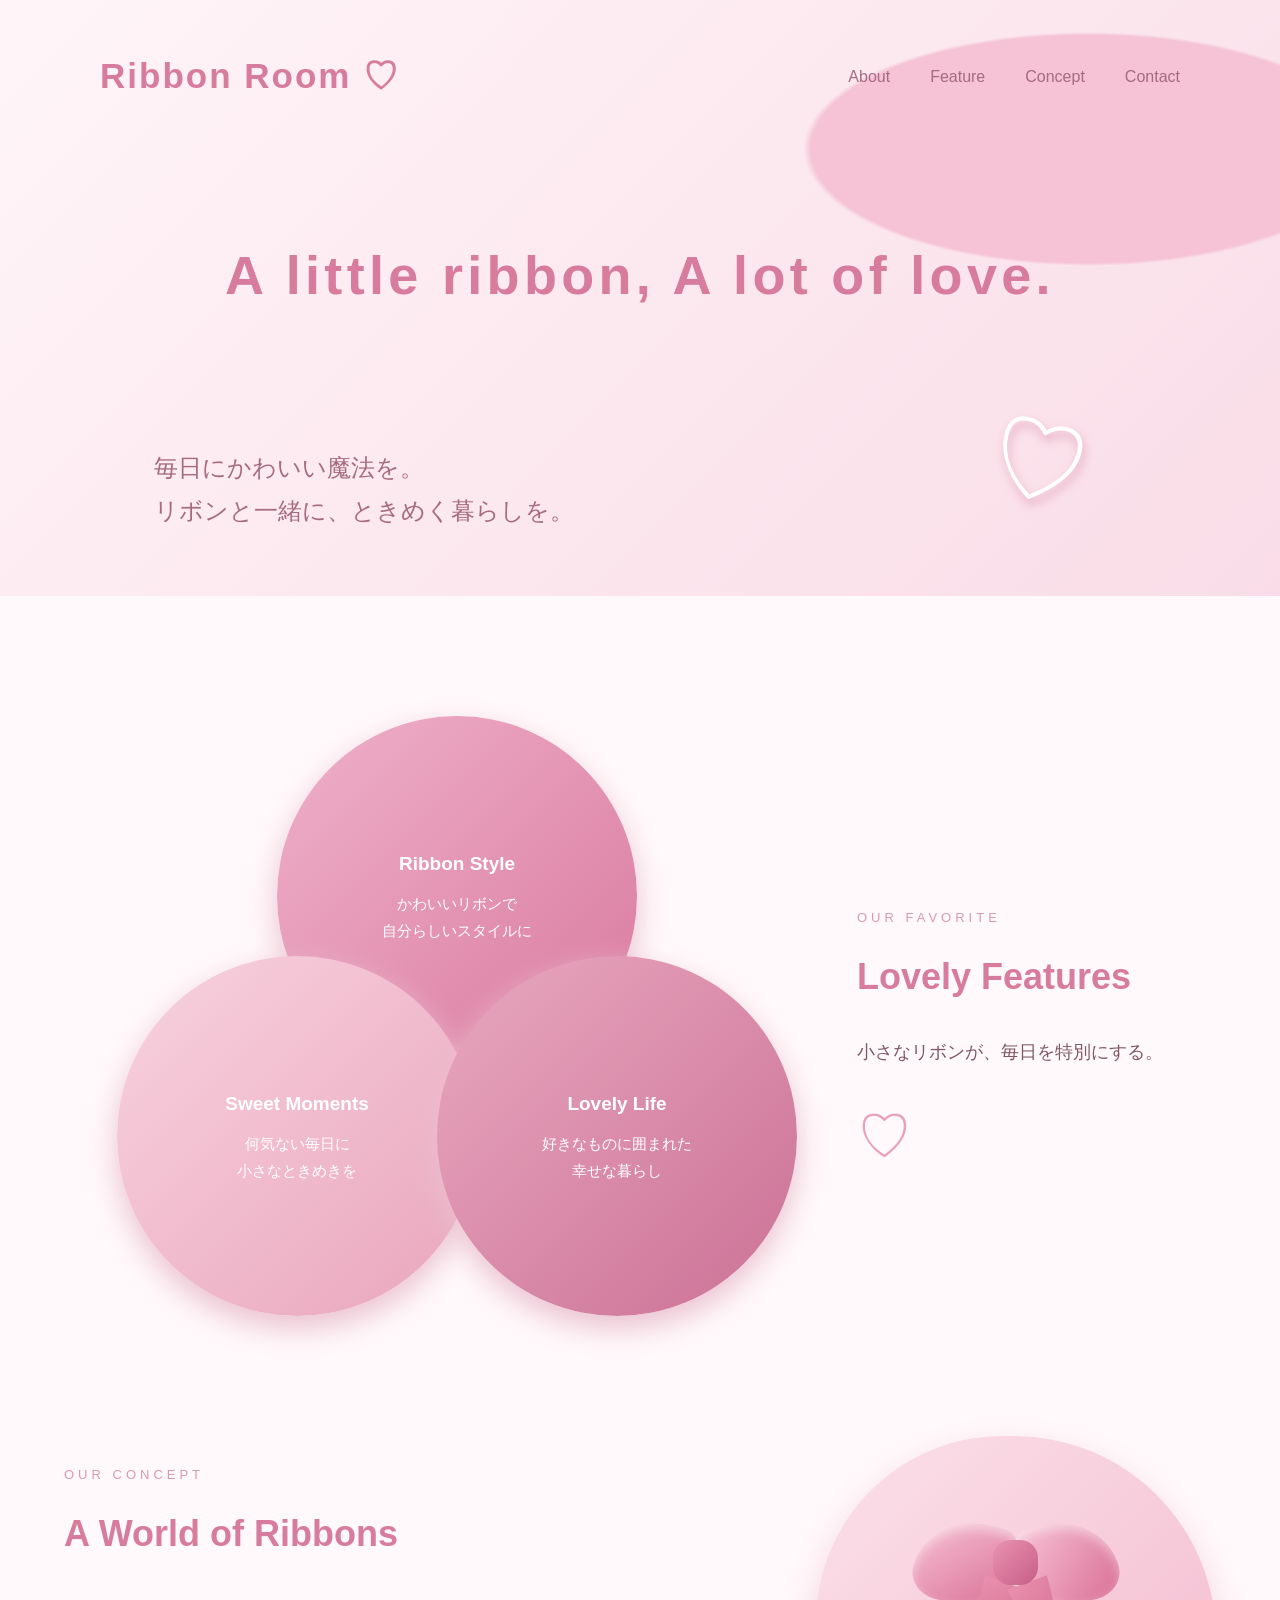
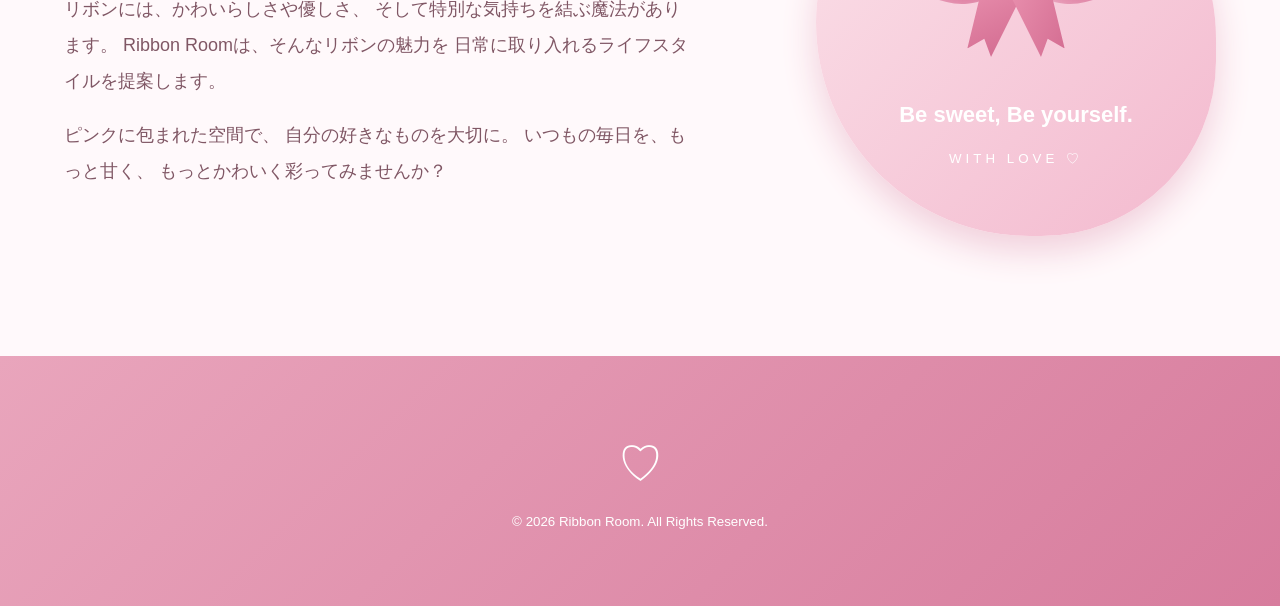
==== fluid-shape-cusutamo/index.html @ 90cf880d "Add files via upload" ====
<!doctype html>
<html lang="ja">
<head>
  <meta charset="UTF-8">
  <meta name="viewport" content="width=device-width, initial-scale=1.0">
  <title>Ribbon Room</title>
  <link rel="stylesheet" href="style.css">
</head>

<body>

<header>
  <div class="links">
    <h1 class="logo"><a href="#">Ribbon Room ♡</a></h1>

    <nav>
      <a href="#about">About</a>
      <a href="#feature">Feature</a>
      <a href="#concept">Concept</a>
      <a href="#contact">Contact</a>
    </nav>
  </div>

  <p class="main-copy">A little ribbon, A lot of love.</p>

  <p class="sub-copy">
    毎日にかわいい魔法を。<br>
    リボンと一緒に、ときめく暮らしを。
  </p>

  <div class="header-ribbon">♡</div>
</header>

<main>

  <section class="feature" id="feature">

    <div class="text-area">
      <span class="eyebrow">OUR FAVORITE</span>
      <h2>Lovely Features</h2>
      <p>小さなリボンが、毎日を特別にする。</p>
      <div class="mini-ribbon">♡</div>
    </div>

    <div class="features">

      <div class="center">
        <div>
          <h3>Ribbon Style</h3>
          <p>かわいいリボンで<br>自分らしいスタイルに</p>
        </div>
      </div>

      <div class="left">
        <div>
          <h3>Sweet Moments</h3>
          <p>何気ない毎日に<br>小さなときめきを</p>
        </div>
      </div>

      <div class="right">
        <div>
          <h3>Lovely Life</h3>
          <p>好きなものに囲まれた<br>幸せな暮らし</p>
        </div>
      </div>

    </div>
  </section>

  <section class="new-era" id="concept">

    <div class="text-area">
      <span class="eyebrow">OUR CONCEPT</span>
      <h2>A World of Ribbons</h2>

      <p>
        リボンには、かわいらしさや優しさ、
        そして特別な気持ちを結ぶ魔法があります。
        Ribbon Roomは、そんなリボンの魅力を
        日常に取り入れるライフスタイルを提案します。
      </p>

      <p>
        ピンクに包まれた空間で、
        自分の好きなものを大切に。
        いつもの毎日を、もっと甘く、
        もっとかわいく彩ってみませんか？
      </p>
    </div>

    <div class="ribbon-box">
      <div class="big-bow">
        <span class="bow-left"></span>
        <span class="bow-right"></span>
        <span class="bow-center"></span>
        <span class="bow-tail-left"></span>
        <span class="bow-tail-right"></span>
      </div>
      <p>Be sweet, Be yourself.</p>
      <small>WITH LOVE ♡</small>
    </div>

  </section>

</main>

<footer id="contact">
  <div class="footer-ribbon">♡</div>
  <small class="copyright">
    © 2026 Ribbon Room. All Rights Reserved.
  </small>
</footer>

</body>
</html>
---- fluid-shape-cusutamo/style.css ----
@charset "utf-8";

/* ====================
  全体共通
==================== */

* {
  box-sizing: border-box;
}

html {
  scroll-behavior: smooth;
}

body {
  margin: 0;
  color: #805765;
  font-size: 16px;
  min-width: 320px;
  font-family: "Arial", "Noto Sans JP", sans-serif;
  background: #fff9fb;
}

a {
  color: inherit;
  text-decoration: none;
}

/* ====================
  header
==================== */

header {
  height: 596px;
  display: flex;
  flex-direction: column;
  position: relative;
  overflow: hidden;
  background:
    radial-gradient(ellipse at 85% 25%,
    #f5c3d5 0 18%,
    transparent 18.5%),
    linear-gradient(135deg, #fff5f8, #f9dce7);
}

/* ロゴ・ナビ */

.links {
  width: 100%;
  display: flex;
  justify-content: space-between;
  align-items: center;
  padding: 30px 100px 0;
  position: relative;
  z-index: 2;
}

.links .logo {
  font-size: 35px;
  color: #d77c9d;
  letter-spacing: 2px;
}

.links nav {
  display: flex;
  gap: 40px;
}

.links nav a {
  color: #a66b80;
  transition: .3s;
}

.links nav a:hover {
  color: #e58bab;
}

/* メインコピー */

.main-copy {
  width: 100%;
  font-size: 54px;
  font-weight: bold;
  text-align: center;
  margin: 120px 0 0;
  letter-spacing: .08em;
  color: #d77c9d;
}

/* サブコピー */

.sub-copy {
  font-size: 24px;
  line-height: 1.8;
  position: absolute;
  left: 12%;
  bottom: 40px;
  color: #a66b80;
}

/* ヘッダーのリボン */

.header-ribbon {
  position: absolute;
  right: 15%;
  bottom: 65px;
  font-size: 100px;
  color: white;
  transform: rotate(15deg);
  text-shadow: 3px 5px 10px #e4a4bc;
}

/* ====================
  main共通
==================== */

main {
  width: 1200px;
  max-width: 90%;
  margin: auto;
}

section {
  margin: 120px auto;
}

h2 {
  font-size: 36px;
  margin-bottom: 1em;
  color: #d77c9d;
}

.text-area p {
  font-size: 18px;
  line-height: 2;
}

.eyebrow {
  color: #d99ab0;
  font-size: 13px;
  letter-spacing: 4px;
}

/* ====================
  feature
==================== */

.feature {
  display: flex;
  flex-direction: row-reverse;
  justify-content: center;
  align-items: center;
  gap: 60px;
}

.feature .text-area {
  margin-top: 50px;
  min-width: 250px;
}

/* 特徴エリア */

.features {
  width: 680px;
  height: 600px;
  position: relative;
  text-align: center;
  color: white;
}

.features > div {
  position: absolute;
  display: flex;
  flex-direction: column;
  justify-content: center;
  align-items: center;
  width: 360px;
  height: 360px;
  border-radius: 50%;
  box-shadow: 0 12px 30px #eac0cf;
}

.features h3 {
  font-size: 19px;
  margin-bottom: 15px;
}

.features p {
  line-height: 1.8;
  font-size: 15px;
}

/* 中央 */

.center {
  background: linear-gradient(135deg, #efb1c9, #d9799e);
  top: 0;
  left: 50%;
  transform: translateX(-50%);
}

/* 左 */

.left {
  background: linear-gradient(135deg, #f8d2df, #e9a5bc);
  left: 0;
  bottom: 0;
}

/* 右 */

.right {
  background: linear-gradient(135deg, #e9a8bf, #cb7195);
  right: 0;
  bottom: 0;
}

/* 小さなリボン */

.mini-ribbon {
  margin-top: 30px;
  font-size: 55px;
  color: #e9a0b9;
}

/* ====================
  concept
==================== */

.new-era {
  display: flex;
  align-items: center;
  justify-content: space-between;
  gap: 60px;
}

.new-era .text-area {
  width: 55%;
}

/* リボンの装飾エリア */

.ribbon-box {
  width: 400px;
  height: 400px;
  flex-shrink: 0;
  border-radius: 48% 52% 45% 55%;
  background: linear-gradient(135deg, #fbe1e9, #f3b9ce);
  box-shadow: 0 15px 35px #f1cfdb;
  display: flex;
  flex-direction: column;
  justify-content: center;
  align-items: center;
  color: white;
}

/* リボン本体 */

.big-bow {
  width: 210px;
  height: 150px;
  position: relative;
  margin-bottom: 25px;
}

/* 左右の輪 */

.bow-left,
.bow-right {
  position: absolute;
  width: 95px;
  height: 85px;
  top: 15px;
  background: linear-gradient(135deg, #f8c4d6, #d96f96);
  box-shadow: inset 0 5px 12px #ffffff80;
}

.bow-left {
  left: 5px;
  border-radius: 80% 20% 65% 35%;
  transform: rotate(15deg);
}

.bow-right {
  right: 5px;
  border-radius: 20% 80% 35% 65%;
  transform: rotate(-15deg);
}

/* 真ん中の結び目 */

.bow-center {
  position: absolute;
  width: 45px;
  height: 45px;
  background: linear-gradient(135deg, #e993b1, #c75e87);
  border-radius: 40%;
  left: 82px;
  top: 35px;
  z-index: 2;
}

/* リボンの垂れ部分 */

.bow-tail-left,
.bow-tail-right {
  position: absolute;
  width: 42px;
  height: 75px;
  top: 75px;
  background: linear-gradient(135deg, #e990ae, #d36c91);
}

.bow-tail-left {
  left: 60px;
  transform: rotate(20deg);
  clip-path: polygon(0 0, 100% 0, 80% 100%, 50% 80%, 20% 100%);
}

.bow-tail-right {
  right: 60px;
  transform: rotate(-20deg);
  clip-path: polygon(0 0, 100% 0, 80% 100%, 50% 80%, 20% 100%);
}

.ribbon-box p {
  font-size: 22px;
  font-weight: bold;
}

.ribbon-box small {
  letter-spacing: 4px;
}

/* ====================
  footer
==================== */

footer {
  height: 250px;
  background: linear-gradient(135deg, #e9a5bc, #d77c9d);
  display: flex;
  flex-direction: column;
  justify-content: center;
  align-items: center;
}

.footer-ribbon {
  font-size: 45px;
  color: white;
}

.copyright {
  color: white;
  margin-top: 20px;
}

/* ====================
  レスポンシブ
==================== */

@media screen and (max-width: 768px) {

  header {
    height: 550px;
  }

  .links {
    padding: 20px;
    flex-direction: column;
  }

  .links .logo {
    font-size: 28px;
  }

  .links nav {
    gap: 15px;
    flex-wrap: wrap;
    justify-content: center;
  }

  .main-copy {
    font-size: 30px;
    margin-top: 100px;
  }

  .sub-copy {
    font-size: 17px;
    left: 20px;
    bottom: 30px;
  }

  .header-ribbon {
    right: 10%;
    bottom: 120px;
    font-size: 65px;
  }

  main {
    max-width: 92%;
  }

  section {
    margin: 70px auto;
  }

  .feature {
    flex-direction: column;
    gap: 20px;
  }

  .feature .text-area {
    text-align: center;
    margin-top: 0;
  }

  .features {
    width: 100%;
    height: 520px;
  }

  .features > div {
    width: 220px;
    height: 220px;
  }

  .features h3 {
    font-size: 14px;
  }

  .features p {
    font-size: 12px;
  }

  .center {
    left: 50%;
    transform: translateX(-50%);
  }

  .new-era {
    flex-direction: column;
    text-align: center;
  }

  .new-era .text-area {
    width: 100%;
  }

  .ribbon-box {
    width: 280px;
    height: 280px;
  }

  h2 {
    font-size: 28px;
  }

  footer {
    height: 180px;
  }
}
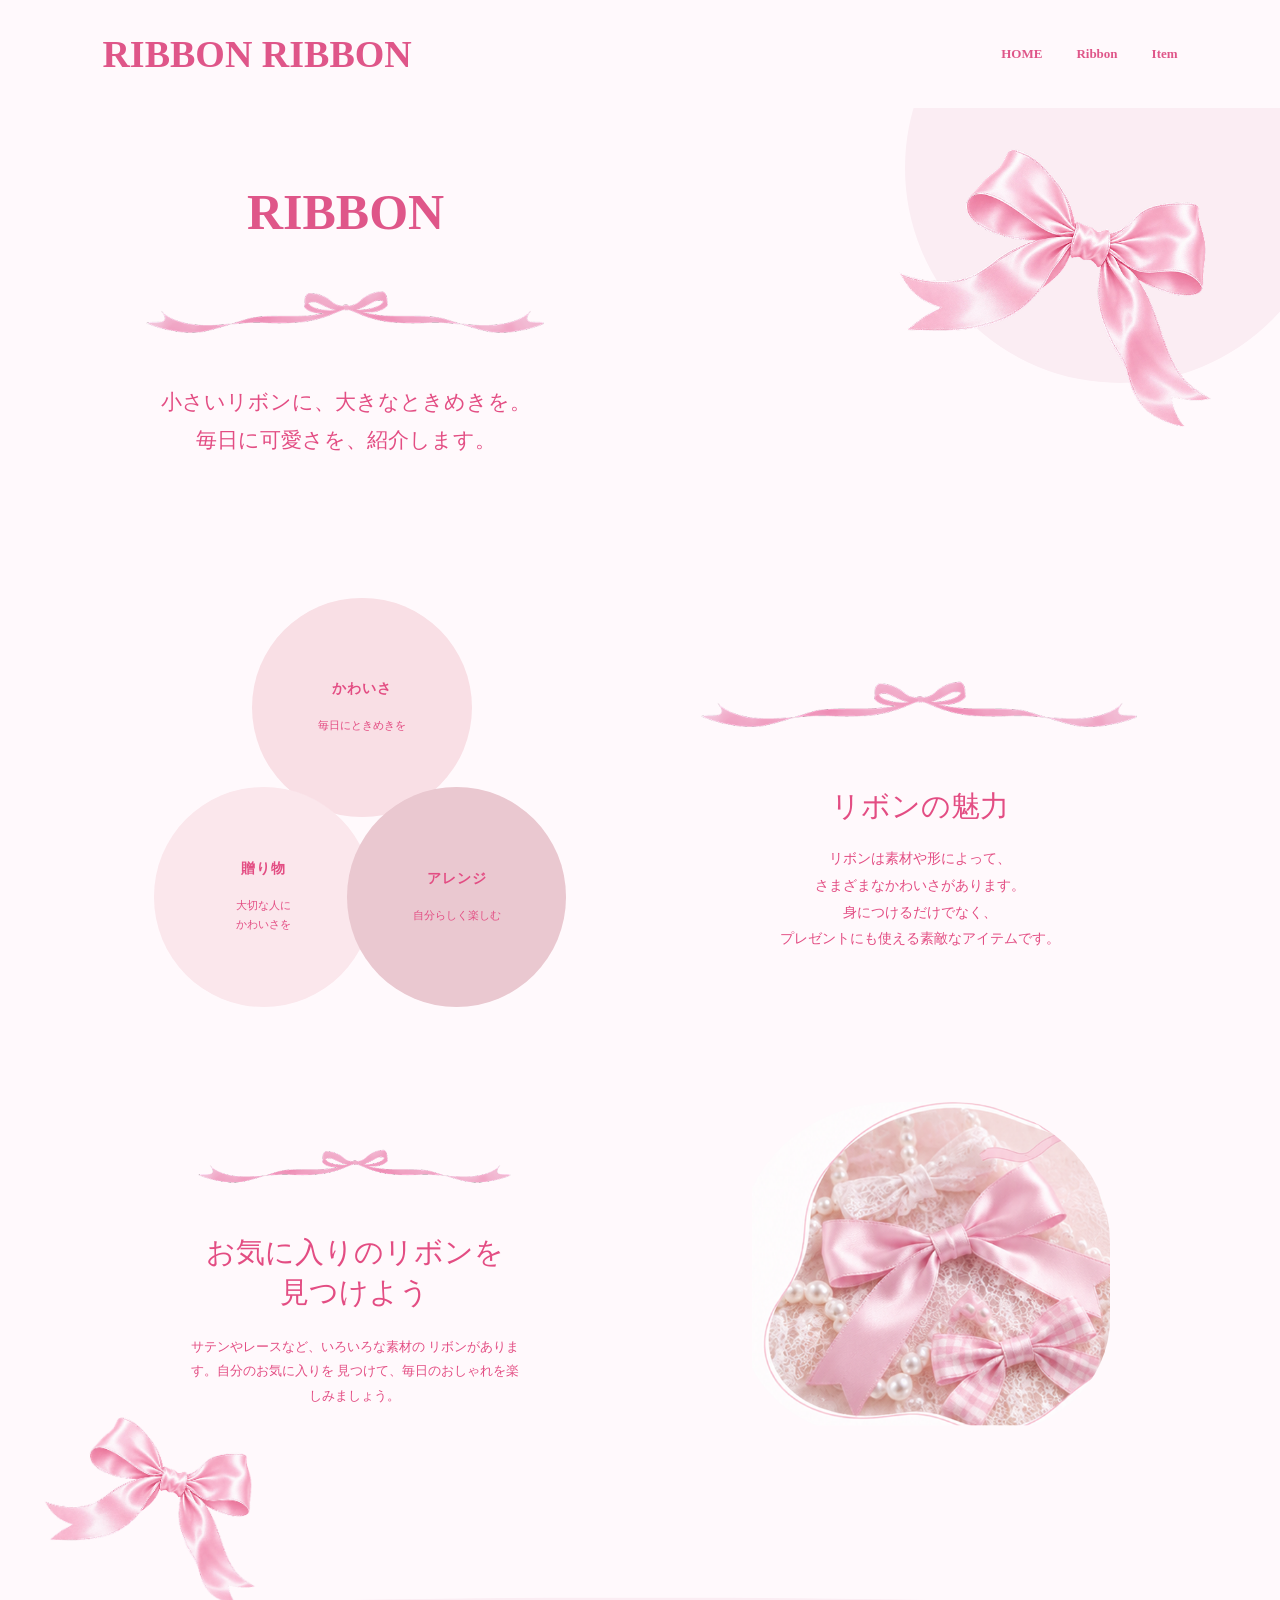
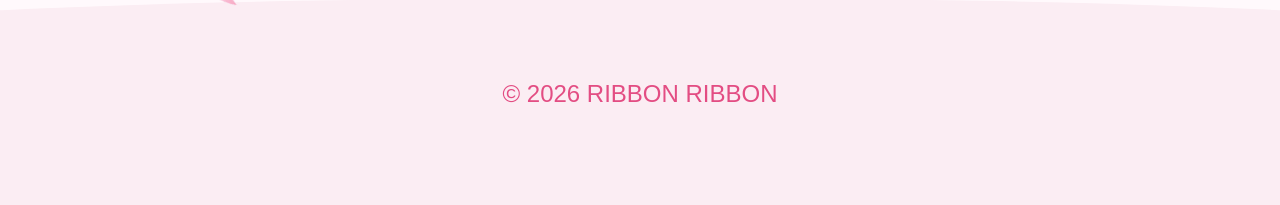
==== commit 7e7d211e: "Add files via upload" ====
--- a/fluid-shape-cusutamo/index.html
+++ b/fluid-shape-cusutamo/index.html
@@ -1,117 +1,156 @@
 
-<!doctype html>
+<!DOCTYPE html>
 <html lang="ja">
 <head>
   <meta charset="UTF-8">
   <meta name="viewport" content="width=device-width, initial-scale=1.0">
-  <title>Ribbon Room</title>
+  <title>RIBBON RIBBON</title>
   <link rel="stylesheet" href="style.css">
 </head>
 
-<body>
+<body id="home">
 
-<header>
-  <div class="links">
-    <h1 class="logo"><a href="#">Ribbon Room ♡</a></h1>
+  <!-- ヘッダー -->
+  <header class="site-header">
+    <h1>RIBBON RIBBON</h1>
 
     <nav>
-      <a href="#about">About</a>
-      <a href="#feature">Feature</a>
-      <a href="#concept">Concept</a>
-      <a href="#contact">Contact</a>
+      <a href="#home">HOME</a>
+      <a href="#ribbon">Ribbon</a>
+      <a href="#item">Item</a>
     </nav>
-  </div>
+  </header>
 
-  <p class="main-copy">A little ribbon, A lot of love.</p>
+  <main>
 
-  <p class="sub-copy">
-    毎日にかわいい魔法を。<br>
-    リボンと一緒に、ときめく暮らしを。
-  </p>
+    <!-- メインビジュアル -->
+    <section class="hero">
 
-  <div class="header-ribbon">♡</div>
-</header>
+      <div class="hero-copy">
+        <h2>RIBBON</h2>
 
-<main>
+        <!-- 横長のリボン飾り画像 -->
+        <img
+          class="line-ribbon"
+          src="images/ribbon-line.png"
+          alt=""
+        >
 
-  <section class="feature" id="feature">
-
-    <div class="text-area">
-      <span class="eyebrow">OUR FAVORITE</span>
-      <h2>Lovely Features</h2>
-      <p>小さなリボンが、毎日を特別にする。</p>
-      <div class="mini-ribbon">♡</div>
-    </div>
-
-    <div class="features">
-
-      <div class="center">
-        <div>
-          <h3>Ribbon Style</h3>
-          <p>かわいいリボンで<br>自分らしいスタイルに</p>
-        </div>
+        <p>
+          小さいリボンに、大きなときめきを。<br>
+          毎日に可愛さを、紹介します。
+        </p>
       </div>
 
-      <div class="left">
-        <div>
-          <h3>Sweet Moments</h3>
-          <p>何気ない毎日に<br>小さなときめきを</p>
+      <!-- 右上の大きなリボン画像 -->
+      <img
+        class="hero-bow"
+        src="images/bow-main.png"
+        alt=""
+      >
+
+    </section>
+
+
+    <!-- リボンの魅力 -->
+    <section class="feature" id="ribbon">
+
+      <!-- 3つの丸 -->
+      <div class="circle-group">
+
+        <div class="circle circle-top">
+          <h3>かわいさ</h3>
+          <p>毎日にときめきを</p>
         </div>
+
+        <div class="circle circle-left">
+          <h3>贈り物</h3>
+          <p>
+            大切な人に<br>
+            かわいさを
+          </p>
+        </div>
+
+        <div class="circle circle-right">
+          <h3>アレンジ</h3>
+          <p>自分らしく楽しむ</p>
+        </div>
+
       </div>
 
-      <div class="right">
-        <div>
-          <h3>Lovely Life</h3>
-          <p>好きなものに囲まれた<br>幸せな暮らし</p>
-        </div>
+
+      <!-- リボンの魅力の説明 -->
+      <div class="feature-copy">
+
+        <img
+          class="line-ribbon"
+          src="images/ribbon-line.png"
+          alt=""
+        >
+
+        <h2>リボンの魅力</h2>
+
+        <p>
+          リボンは素材や形によって、<br>
+          さまざまなかわいさがあります。<br>
+          身につけるだけでなく、<br>
+          プレゼントにも使える素敵なアイテムです。
+        </p>
+
       </div>
 
-    </div>
-  </section>
+    </section>
 
-  <section class="new-era" id="concept">
 
-    <div class="text-area">
-      <span class="eyebrow">OUR CONCEPT</span>
-      <h2>A World of Ribbons</h2>
+    <!-- お気に入りのリボン -->
+    <section class="item-section" id="item">
 
-      <p>
-        リボンには、かわいらしさや優しさ、
-        そして特別な気持ちを結ぶ魔法があります。
-        Ribbon Roomは、そんなリボンの魅力を
-        日常に取り入れるライフスタイルを提案します。
-      </p>
+      <div class="item-copy">
 
-      <p>
-        ピンクに包まれた空間で、
-        自分の好きなものを大切に。
-        いつもの毎日を、もっと甘く、
-        もっとかわいく彩ってみませんか？
-      </p>
-    </div>
+        <img
+          class="line-ribbon"
+          src="images/ribbon-line.png"
+          alt=""
+        >
 
-    <div class="ribbon-box">
-      <div class="big-bow">
-        <span class="bow-left"></span>
-        <span class="bow-right"></span>
-        <span class="bow-center"></span>
-        <span class="bow-tail-left"></span>
-        <span class="bow-tail-right"></span>
+        <h2>
+          お気に入りのリボンを<br>
+          見つけよう
+        </h2>
+
+        <p>
+          サテンやレースなど、いろいろな素材の
+          リボンがあります。自分のお気に入りを
+          見つけて、毎日のおしゃれを楽しみましょう。
+        </p>
+
       </div>
-      <p>Be sweet, Be yourself.</p>
-      <small>WITH LOVE ♡</small>
-    </div>
 
-  </section>
 
-</main>
+      <!-- リボンの写真 -->
+      <img
+        class="item-photo"
+        src="images/ribbon-items.png"
+        alt="リボンやレースのアイテム"
+      >
 
-<footer id="contact">
-  <div class="footer-ribbon">♡</div>
-  <small class="copyright">
-    © 2026 Ribbon Room. All Rights Reserved.
-  </small>
-</footer>
+    </section>
+
+  </main>
+
+
+  <!-- 下部のリボン飾り -->
+  <img
+    class="footer-bow"
+    src="images/bow-main.png"
+    alt=""
+  >
+
+
+  <!-- フッター -->
+  <footer>
+    <p>© 2026 RIBBON RIBBON</p>
+  </footer>
 
 </body>
 </html>
--- a/fluid-shape-cusutamo/style.css
+++ b/fluid-shape-cusutamo/style.css
@@ -1,463 +1,356 @@
 
 @charset "utf-8";
 
-/* ====================
-  全体共通
-==================== */
+/* =========================
+   基本設定
+========================= */
 
 * {
   box-sizing: border-box;
 }
 
-html {
-  scroll-behavior: smooth;
-}
+
 
 body {
   margin: 0;
-  color: #805765;
-  font-size: 16px;
-  min-width: 320px;
-  font-family: "Arial", "Noto Sans JP", sans-serif;
-  background: #fff9fb;
-}
-
-a {
-  color: inherit;
-  text-decoration: none;
-}
-
-/* ====================
-  header
-==================== */
-
-header {
-  height: 596px;
-  display: flex;
-  flex-direction: column;
-  position: relative;
-  overflow: hidden;
-  background:
-    radial-gradient(ellipse at 85% 25%,
-    #f5c3d5 0 18%,
-    transparent 18.5%),
-    linear-gradient(135deg, #fff5f8, #f9dce7);
-}
-
-/* ロゴ・ナビ */
-
-.links {
-  width: 100%;
-  display: flex;
-  justify-content: space-between;
-  align-items: center;
-  padding: 30px 100px 0;
-  position: relative;
-  z-index: 2;
-}
-
-.links .logo {
-  font-size: 35px;
-  color: #d77c9d;
-  letter-spacing: 2px;
-}
-
-.links nav {
-  display: flex;
-  gap: 40px;
-}
-
-.links nav a {
-  color: #a66b80;
-  transition: .3s;
-}
-
-.links nav a:hover {
-  color: #e58bab;
-}
-
-/* メインコピー */
-
-.main-copy {
-  width: 100%;
-  font-size: 54px;
-  font-weight: bold;
-  text-align: center;
-  margin: 120px 0 0;
-  letter-spacing: .08em;
-  color: #d77c9d;
-}
-
-/* サブコピー */
-
-.sub-copy {
-  font-size: 24px;
-  line-height: 1.8;
-  position: absolute;
-  left: 12%;
-  bottom: 40px;
-  color: #a66b80;
-}
-
-/* ヘッダーのリボン */
-
-.header-ribbon {
-  position: absolute;
-  right: 15%;
-  bottom: 65px;
-  font-size: 100px;
-  color: white;
-  transform: rotate(15deg);
-  text-shadow: 3px 5px 10px #e4a4bc;
-}
-
-/* ====================
-  main共通
-==================== */
-
-main {
-  width: 1200px;
-  max-width: 90%;
-  margin: auto;
-}
-
-section {
-  margin: 120px auto;
-}
-
-h2 {
-  font-size: 36px;
-  margin-bottom: 1em;
-  color: #d77c9d;
-}
-
-.text-area p {
-  font-size: 18px;
-  line-height: 2;
-}
-
-.eyebrow {
-  color: #d99ab0;
-  font-size: 13px;
-  letter-spacing: 4px;
-}
-
-/* ====================
-  feature
-==================== */
-
-.feature {
-  display: flex;
-  flex-direction: row-reverse;
-  justify-content: center;
-  align-items: center;
-  gap: 60px;
-}
-
-.feature .text-area {
-  margin-top: 50px;
-  min-width: 250px;
-}
-
-/* 特徴エリア */
-
-.features {
-  width: 680px;
-  height: 600px;
-  position: relative;
-  text-align: center;
-  color: white;
-}
-
-.features > div {
-  position: absolute;
-  display: flex;
-  flex-direction: column;
-  justify-content: center;
-  align-items: center;
-  width: 360px;
-  height: 360px;
-  border-radius: 50%;
-  box-shadow: 0 12px 30px #eac0cf;
-}
-
-.features h3 {
-  font-size: 19px;
-  margin-bottom: 15px;
-}
-
-.features p {
-  line-height: 1.8;
-  font-size: 15px;
-}
-
-/* 中央 */
-
-.center {
-  background: linear-gradient(135deg, #efb1c9, #d9799e);
-  top: 0;
-  left: 50%;
-  transform: translateX(-50%);
-}
-
-/* 左 */
-
-.left {
-  background: linear-gradient(135deg, #f8d2df, #e9a5bc);
-  left: 0;
-  bottom: 0;
-}
-
-/* 右 */
-
-.right {
-  background: linear-gradient(135deg, #e9a8bf, #cb7195);
-  right: 0;
-  bottom: 0;
-}
-
-/* 小さなリボン */
-
-.mini-ribbon {
-  margin-top: 30px;
-  font-size: 55px;
-  color: #e9a0b9;
-}
-
-/* ====================
-  concept
-==================== */
-
-.new-era {
+  background: #fff9fc;
+  color: #e34d83;
+  font-family: "Yu Gothic", "Hiragino Kaku Gothic ProN", sans-serif;
+}
+
+img {
+  display: block;
+  max-width: 100%;
+}
+
+
+/* =========================
+   ヘッダー
+========================= */
+
+.site-header {
+  width: 84%;
+  margin: 0 auto;
+  padding: 32px 0;
+
   display: flex;
   align-items: center;
   justify-content: space-between;
-  gap: 60px;
-}
-
-.new-era .text-area {
-  width: 55%;
-}
-
-/* リボンの装飾エリア */
-
-.ribbon-box {
-  width: 400px;
-  height: 400px;
-  flex-shrink: 0;
-  border-radius: 48% 52% 45% 55%;
-  background: linear-gradient(135deg, #fbe1e9, #f3b9ce);
-  box-shadow: 0 15px 35px #f1cfdb;
+}
+
+.site-header h1 {
+  margin: 0;
+
+  font-family: Georgia, "Times New Roman", serif;
+  font-size: clamp(24px, 3.5vw, 38px);
+  font-weight: bold;
+
+  color: #df5689;
+}
+
+nav {
+  display: flex;
+  gap: 34px;
+}
+
+nav a {
+  color: #df5689;
+  text-decoration: none;
+
+  font-family: Georgia, "Times New Roman", serif;
+  font-size: 13px;
+  font-weight: bold;
+}
+
+
+/* =========================
+   メインビジュアル
+========================= */
+
+.hero {
+  position: relative;
+  min-height: 420px;
+  width: 100%;
+  overflow: hidden;
+}
+
+/* 右上の淡いピンクの丸 */
+.hero::before {
+  content: "";
+
+  position: absolute;
+  width: 430px;
+  height: 430px;
+
+  right: -55px;
+  top: -155px;
+
+  border-radius: 50%;
+  background: #fbedf3;
+}
+
+/* メインの文字 */
+.hero-copy {
+  position: relative;
+  z-index: 1;
+
+  width: 54%;
+  padding-top: 75px;
+
+  text-align: center;
+}
+
+.hero-copy h2 {
+  margin: 0 0 24px;
+
+  font-family: Georgia, "Times New Roman", serif;
+  font-size: clamp(36px, 5vw, 50px);
+
+  color: #df5689;
+}
+
+/* 横長のリボン画像 */
+.line-ribbon {
+  width: min(80%, 400px);
+  margin: 0 auto 18px;
+}
+
+.hero-copy p {
+  margin: 0;
+
+  font-size: clamp(16px, 2vw, 21px);
+  line-height: 1.8;
+}
+
+/* 右上の大きなリボン */
+.hero-bow {
+  position: absolute;
+  z-index: 2;
+
+  width: min(38%, 370px);
+
+  top: 10px;
+  right: 3%;
+}
+
+
+/* =========================
+   リボンの魅力
+========================= */
+
+.feature {
+  width: 84%;
+  margin: 70px auto 0;
+
+  display: grid;
+  grid-template-columns: 1fr 1fr;
+
+  align-items: center;
+  gap: 45px;
+
+  min-height: 400px;
+}
+
+
+/* 丸を配置する部分 */
+.circle-group {
+  position: relative;
+
+  width: 100%;
+  max-width: 430px;
+
+  aspect-ratio: 1 / 0.95;
+  margin: 0 auto;
+}
+
+
+/* 3つの丸の共通設定 */
+.circle {
+  position: absolute;
+
+  width: 51%;
+  aspect-ratio: 1;
+
+  border-radius: 50%;
+
   display: flex;
   flex-direction: column;
+
   justify-content: center;
   align-items: center;
-  color: white;
-}
-
-/* リボン本体 */
-
-.big-bow {
-  width: 210px;
-  height: 150px;
-  position: relative;
+
+  text-align: center;
+  padding: 18px;
+}
+
+.circle h3 {
+  margin: 0 0 18px;
+
+  font-size: 14px;
+  letter-spacing: 1px;
+}
+
+.circle p {
+  margin: 0;
+
+  font-size: 11px;
+  line-height: 1.7;
+}
+
+
+/* 上の丸 */
+.circle-top {
+  top: 0;
+  left: 25%;
+
+  background: #f9dfe5;
+}
+
+/* 左下の丸 */
+.circle-left {
+  bottom: 0;
+  left: 2%;
+
+  background: #fbe7ec;
+}
+
+/* 右下の丸 */
+.circle-right {
+  bottom: 0;
+  right: 2%;
+
+  background: #eac8d0;
+}
+
+
+/* 右側の説明 */
+.feature-copy {
+  text-align: center;
+}
+
+.feature-copy .line-ribbon {
+  width: 85%;
   margin-bottom: 25px;
 }
 
-/* 左右の輪 */
-
-.bow-left,
-.bow-right {
+.feature-copy h2 {
+  margin: 0 0 18px;
+
+  font-size: clamp(22px, 2.7vw, 29px);
+  font-weight: normal;
+}
+
+.feature-copy p {
+  margin: 0;
+
+  font-size: 14px;
+  line-height: 1.9;
+}
+
+
+/* =========================
+   お気に入りのリボン
+========================= */
+
+.item-section {
+  width: 84%;
+  margin: 95px auto 80px;
+
+  display: grid;
+  grid-template-columns: 1fr 1fr;
+
+  gap: 65px;
+  align-items: center;
+}
+
+
+/* 左側の説明 */
+.item-copy {
+  text-align: center;
+
+  max-width: 330px;
+  justify-self: center;
+}
+
+.item-copy .line-ribbon {
+  width: 95%;
+  margin-bottom: 25px;
+}
+
+.item-copy h2 {
+  margin: 0 0 18px;
+
+  font-size: clamp(22px, 2.7vw, 29px);
+  font-weight: normal;
+}
+
+.item-copy p {
+  margin: 22px 0 0;
+
+  font-size: 13px;
+  line-height: 1.9;
+}
+
+
+/* 右側の写真 */
+.item-photo {
+  width: 100%;
+  max-width: 370px;
+
+  justify-self: center;
+
+  border-radius: 42% 42% 35% 35%;
+  object-fit: cover;
+}
+
+
+/* =========================
+   フッター
+========================= */
+
+footer {
+  position: relative;
+
+  min-height: 190px;
+  padding: 65px 20px 35px;
+
+  background: #fbedf3;
+  text-align: center;
+}
+
+/* フッター上部の波 */
+footer::before {
+  content: "";
+
   position: absolute;
-  width: 95px;
-  height: 85px;
-  top: 15px;
-  background: linear-gradient(135deg, #f8c4d6, #d96f96);
-  box-shadow: inset 0 5px 12px #ffffff80;
-}
-
-.bow-left {
-  left: 5px;
-  border-radius: 80% 20% 65% 35%;
-  transform: rotate(15deg);
-}
-
-.bow-right {
-  right: 5px;
-  border-radius: 20% 80% 35% 65%;
-  transform: rotate(-15deg);
-}
-
-/* 真ん中の結び目 */
-
-.bow-center {
-  position: absolute;
-  width: 45px;
-  height: 45px;
-  background: linear-gradient(135deg, #e993b1, #c75e87);
-  border-radius: 40%;
-  left: 82px;
-  top: 35px;
-  z-index: 2;
-}
-
-/* リボンの垂れ部分 */
-
-.bow-tail-left,
-.bow-tail-right {
-  position: absolute;
-  width: 42px;
-  height: 75px;
-  top: 75px;
-  background: linear-gradient(135deg, #e990ae, #d36c91);
-}
-
-.bow-tail-left {
-  left: 60px;
-  transform: rotate(20deg);
-  clip-path: polygon(0 0, 100% 0, 80% 100%, 50% 80%, 20% 100%);
-}
-
-.bow-tail-right {
-  right: 60px;
-  transform: rotate(-20deg);
-  clip-path: polygon(0 0, 100% 0, 80% 100%, 50% 80%, 20% 100%);
-}
-
-.ribbon-box p {
-  font-size: 22px;
-  font-weight: bold;
-}
-
-.ribbon-box small {
-  letter-spacing: 4px;
-}
-
-/* ====================
-  footer
-==================== */
-
-footer {
-  height: 250px;
-  background: linear-gradient(135deg, #e9a5bc, #d77c9d);
-  display: flex;
-  flex-direction: column;
-  justify-content: center;
-  align-items: center;
-}
-
-.footer-ribbon {
-  font-size: 45px;
-  color: white;
-}
-
-.copyright {
-  color: white;
-  margin-top: 20px;
-}
-
-/* ====================
-  レスポンシブ
-==================== */
-
-@media screen and (max-width: 768px) {
-
-  header {
-    height: 550px;
-  }
-
-  .links {
-    padding: 20px;
-    flex-direction: column;
-  }
-
-  .links .logo {
-    font-size: 28px;
-  }
-
-  .links nav {
-    gap: 15px;
-    flex-wrap: wrap;
-    justify-content: center;
-  }
-
-  .main-copy {
-    font-size: 30px;
-    margin-top: 100px;
-  }
-
-  .sub-copy {
-    font-size: 17px;
-    left: 20px;
-    bottom: 30px;
-  }
-
-  .header-ribbon {
-    right: 10%;
-    bottom: 120px;
-    font-size: 65px;
-  }
-
-  main {
-    max-width: 92%;
-  }
-
-  section {
-    margin: 70px auto;
-  }
-
-  .feature {
-    flex-direction: column;
-    gap: 20px;
-  }
-
-  .feature .text-area {
-    text-align: center;
-    margin-top: 0;
-  }
-
-  .features {
-    width: 100%;
-    height: 520px;
-  }
-
-  .features > div {
-    width: 220px;
-    height: 220px;
-  }
-
-  .features h3 {
-    font-size: 14px;
-  }
-
-  .features p {
-    font-size: 12px;
-  }
-
-  .center {
-    left: 50%;
-    transform: translateX(-50%);
-  }
-
-  .new-era {
-    flex-direction: column;
-    text-align: center;
-  }
-
-  .new-era .text-area {
-    width: 100%;
-  }
-
-  .ribbon-box {
-    width: 280px;
-    height: 280px;
-  }
-
-  h2 {
-    font-size: 28px;
-  }
-
-  footer {
-    height: 180px;
-  }
-}
+
+  left: 0;
+  right: 0;
+  top: -45px;
+
+  height: 70px;
+
+  background: #fbedf3;
+
+  clip-path: ellipse(70% 60% at 50% 100%);
+}
+
+footer p {
+  position: relative;
+
+  margin: 0;
+  font-size: 24px;
+}
+
+
+/* フッターのリボン画像 */
+.footer-bow {
+  position: relative;
+  z-index: 1;
+
+  width: 250px;
+
+  margin: -120px 0 0 2%;
+}
+
+
